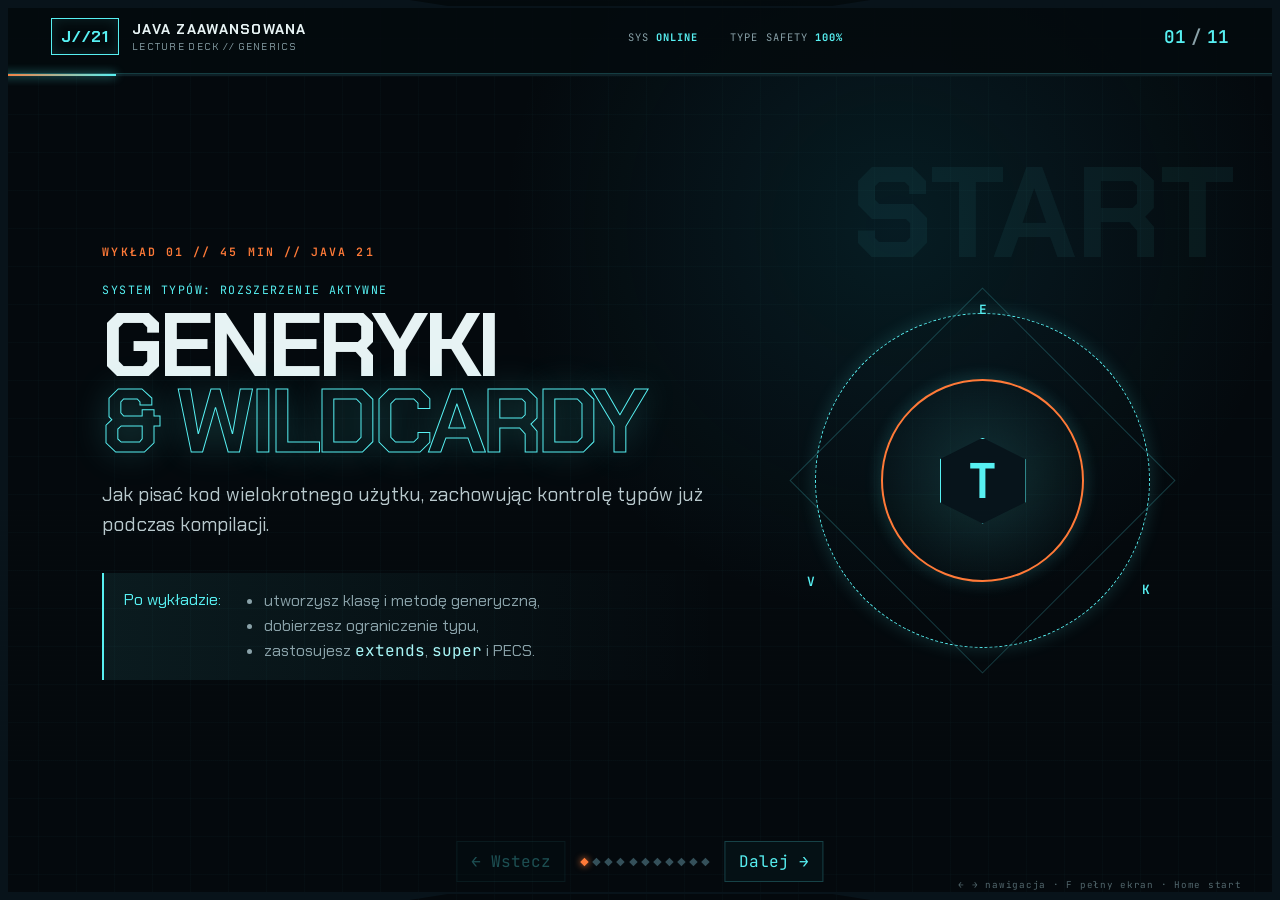
==== lectures/generics/index.html @ 3a25e889 "first commit" ====
<!doctype html>
<html lang="pl">
<head>
  <meta charset="utf-8">
  <meta name="viewport" content="width=device-width, initial-scale=1">
  <meta name="description" content="Wykład Java 21: typy generyczne, wildcardy i zasada PECS.">
  <meta name="theme-color" content="#071017">
  <title>JAZ // Generyki i wildcardy</title>
  <link rel="stylesheet" href="../../css/styles.css">
  <script src="../../js/app.js" defer></script>
</head>
<body>
  <a class="skip-link" href="#slides">Przejdź do wykładu</a>

  <header class="topbar" aria-label="Pasek sterowania wykładem">
    <a class="brand" href="../../index.html" aria-label="Wróć do strony głównej">
      <span class="brand-mark" aria-hidden="true">J//21</span>
      <span><strong>JAVA ZAAWANSOWANA</strong><small>LECTURE DECK // GENERICS</small></span>
    </a>
    <div class="telemetry" aria-hidden="true">
      <span>SYS <b>ONLINE</b></span><span>TYPE SAFETY <b>100%</b></span>
    </div>
    <div class="slide-counter"><span id="current-slide">01</span><i>/</i><span id="total-slides">11</span></div>
  </header>

  <div class="progress" aria-hidden="true"><span id="progress-bar"></span></div>

  <main id="slides" class="slides" tabindex="-1">
    <section class="slide hero is-active" id="intro" data-title="Start" aria-labelledby="intro-title">
      <div class="eyebrow">WYKŁAD 01 // 45 MIN // JAVA 21</div>
      <div class="hero-grid">
        <div>
          <p class="kicker">SYSTEM TYPÓW: ROZSZERZENIE AKTYWNE</p>
          <h1 id="intro-title">Generyki<br><em>&amp; wildcardy</em></h1>
          <p class="lead">Jak pisać kod wielokrotnego użytku, zachowując kontrolę typów już podczas kompilacji.</p>
          <div class="objectives">
            <span>Po wykładzie:</span>
            <ul>
              <li>utworzysz klasę i metodę generyczną,</li>
              <li>dobierzesz ograniczenie typu,</li>
              <li>zastosujesz <code>extends</code>, <code>super</code> i PECS.</li>
            </ul>
          </div>
        </div>
        <div class="reactor" aria-hidden="true">
          <div class="ring ring-a"></div><div class="ring ring-b"></div><div class="core">T</div>
          <span class="orbit o1">E</span><span class="orbit o2">K</span><span class="orbit o3">V</span>
        </div>
      </div>
      <aside class="speaker-note">Start: pokaż, że parametr typu działa jak wejście konfiguracyjne dla klasy lub metody.</aside>
    </section>

    <section class="slide" id="problem" data-title="Problem" aria-labelledby="problem-title">
      <div class="eyebrow">01 // PROBLEM</div>
      <h2 id="problem-title">Gdy wszystko jest <code>Object</code></h2>
      <div class="two-col">
        <div>
          <p>Bez generyków kolekcja nie mówi, co może zawierać. Błąd ukrywa się aż do uruchomienia programu.</p>
          <div class="callout danger"><strong>Alarm:</strong> kompilator przyjmuje kod, ale rzutowanie może zakończyć się <code>ClassCastException</code>.</div>
        </div>
        <div class="code-panel">
          <div class="code-head"><span>BeforeGenerics.java</span><button class="copy-btn" type="button">Kopiuj</button></div>
          <pre><code><span class="kw">List</span> values = <span class="kw">new</span> ArrayList();
values.add(<span class="str">"Ala"</span>);
values.add(<span class="num">42</span>);

<span class="kw">String</span> name = (<span class="kw">String</span>) values.get(<span class="num">1</span>);
<span class="cm">// ClassCastException podczas działania</span></code></pre>
        </div>
      </div>
      <div class="question"><span>Pytanie do sali</span> W którym momencie najlepiej wykryć ten błąd?</div>
    </section>

    <section class="slide" id="generic-class" data-title="Klasa generyczna" aria-labelledby="class-title">
      <div class="eyebrow">02 // KLASA GENERYCZNA</div>
      <h2 id="class-title">Typ jako parametr</h2>
      <div class="two-col code-heavy">
        <div class="code-panel">
          <div class="code-head"><span>Box.java</span><button class="copy-btn" type="button">Kopiuj</button></div>
          <pre><code><span class="kw">public class</span> Box&lt;T&gt; {
    <span class="kw">private final</span> T value;

    <span class="kw">public</span> Box(T value) {
        <span class="kw">this</span>.value = value;
    }

    <span class="kw">public</span> T get() {
        <span class="kw">return</span> value;
    }
}</code></pre>
        </div>
        <div>
          <div class="type-map">
            <span><b>T</b> type</span><span><b>E</b> element</span><span><b>K</b> key</span><span><b>V</b> value</span>
          </div>
          <p><code>T</code> jest symbolem zastępowanym konkretnym typem podczas użycia klasy.</p>
          <div class="code-panel compact"><pre><code>Box&lt;String&gt; box = <span class="kw">new</span> Box&lt;&gt;(<span class="str">"sygnał"</span>);
String signal = box.get(); <span class="cm">// bez rzutowania</span></code></pre></div>
          <p class="hint">Operator diamentowy <code>&lt;&gt;</code> pozwala kompilatorowi wywnioskować typ.</p>
        </div>
      </div>
    </section>

    <section class="slide" id="generic-method" data-title="Metoda generyczna" aria-labelledby="method-title">
      <div class="eyebrow">03 // METODA GENERYCZNA</div>
      <h2 id="method-title">Metoda ma własny parametr typu</h2>
      <div class="two-col">
        <div class="code-panel">
          <div class="code-head"><span>ArrayUtils.java</span><button class="copy-btn" type="button">Kopiuj</button></div>
          <pre><code><span class="kw">public static</span> &lt;T&gt; T first(T[] items) {
    <span class="kw">if</span> (items.length == <span class="num">0</span>) {
        <span class="kw">throw new</span> IllegalArgumentException(
            <span class="str">"Array must not be empty"</span>);
    }
    <span class="kw">return</span> items[<span class="num">0</span>];
}</code></pre>
        </div>
        <div>
          <p>Deklaracja <code>&lt;T&gt;</code> znajduje się <strong>przed typem zwracanym</strong>. Metoda może należeć również do klasy, która sama nie jest generyczna.</p>
          <div class="callout"><strong>Wnioskowanie:</strong> dla argumentu <code>String[]</code> kompilator ustali, że <code>T</code> oznacza <code>String</code>.</div>
          <div class="code-panel compact"><pre><code>String first = ArrayUtils.first(names);code></pre></div>
        </div>
      </div>
    </section>

    <section class="slide" id="bounds" data-title="Ograniczenia" aria-labelledby="bounds-title">
      <div class="eyebrow">04 // BOUNDED TYPE PARAMETERS</div>
      <h2 id="bounds-title">Nie każdy typ pasuje do misji</h2>
      <div class="two-col">
        <div>
          <p>Ograniczenie daje kompilatorowi gwarancję, że obiekt posiada określone metody.</p>
          <div class="syntax"><span>&lt;T <b>extends</b> Number&gt;</span><small>T musi być klasą Number lub jej podtypem</small></div>
          <div class="callout warning"><strong>Ważne:</strong> słowa <code>extends</code> używamy także dla ograniczenia interfejsem.</div>
        </div>
        <div class="code-panel">
          <div class="code-head"><span>Numbers.java</span><button class="copy-btn" type="button">Kopiuj</button></div>
          <pre><code><span class="kw">public static</span> &lt;T <span class="kw">extends</span> Number&gt;
<span class="kw">double</span> doubleValue(T number) {
    <span class="kw">return</span> number.doubleValue();
}

doubleValue(Integer.valueOf(<span class="num">7</span>)); <span class="cm">// OK</span>
doubleValue(Double.valueOf(<span class="num">2.5</span>)); <span class="cm">// OK</span>
<span class="cm">// doubleValue("7"); // nie skompiluje się</span></code></pre>
        </div>
      </div>
    </section>

    <section class="slide" id="invariance" data-title="Niezmienniczość" aria-labelledby="invariance-title">
      <div class="eyebrow">05 // INVARIANCE</div>
      <h2 id="invariance-title"><code>List&lt;Integer&gt;</code> to nie <code>List&lt;Number&gt;</code></h2>
      <div class="two-col">
        <div class="code-panel">
          <div class="code-head"><span>WhyNot.java</span><button class="copy-btn" type="button">Kopiuj</button></div>
          <pre><code>List&lt;Integer&gt; integers = <span class="kw">new</span> ArrayList&lt;&gt;();

<span class="cm">// Błąd kompilacji:</span>
<span class="cm">// List&lt;Number&gt; numbers = integers;</span>

<span class="cm">// Gdyby było to dozwolone:</span>
<span class="cm">// numbers.add(Double.valueOf(2.5));</span>
<span class="cm">// integers zawierałaby Double!</span></code></pre>
        </div>
        <div>
          <p>Choć <code>Integer</code> dziedziczy po <code>Number</code>, relacja ta nie przenosi się automatycznie na ich listy.</p>
          <div class="signal-diagram" aria-label="Integer dziedziczy po Number, ale lista Integer nie dziedziczy po liście Number">
            <span>Integer</span><i>→</i><span>Number</span>
            <span>List&lt;Integer&gt;</span><i class="blocked">↛</i><span>List&lt;Number&gt;</span>
          </div>
          <p class="hint">Do elastycznego odczytu lub zapisu służą wildcardy.</p>
        </div>
      </div>
    </section>

    <section class="slide" id="wildcards" data-title="Wildcardy" aria-labelledby="wildcards-title">
      <div class="eyebrow">06 // WILDCARDS</div>
      <h2 id="wildcards-title">Trzy poziomy dostępu</h2>
      <div class="cards three">
        <article><span class="card-code">List&lt;?&gt;</span><h3>Nieznany typ</h3><p>Bezpiecznie odczytasz jako <code>Object</code>. Nie dodasz wartości poza <code>null</code>.</p></article>
        <article><span class="card-code">List&lt;? extends Number&gt;</span><h3>Producent</h3><p>Bezpiecznie odczytasz <code>Number</code>. Nie wiesz jednak, jaki dokładnie podtyp lista przyjmuje.</p></article>
        <article><span class="card-code">List&lt;? super Integer&gt;</span><h3>Konsument</h3><p>Bezpiecznie dodasz <code>Integer</code>. Odczyt ma jedynie gwarantowany typ <code>Object</code>.</p></article>
      </div>
      <div class="question"><span>Zapamiętaj</span> Wildcard opisuje elastyczny typ argumentu, a nie nowy nazwany parametr typu.</div>
    </section>

    <section class="slide" id="pecs" data-title="PECS" aria-labelledby="pecs-title">
      <div class="eyebrow">07 // PECS PROTOCOL</div>
      <h2 id="pecs-title">Producer Extends, Consumer Super</h2>
      <div class="two-col code-heavy">
        <div class="code-panel">
          <div class="code-head"><span>Copy.java</span><button class="copy-btn" type="button">Kopiuj</button></div>
          <pre><code><span class="kw">public static</span> &lt;T&gt; <span class="kw">void</span> copy(
        List&lt;? <span class="kw">extends</span> T&gt; source,
        List&lt;? <span class="kw">super</span> T&gt; destination) {

    <span class="kw">for</span> (T item : source) {
        destination.add(item);
    }
}</code></pre>
        </div>
        <div class="pecs-flow">
          <div><span>PRODUCER</span><strong>? extends T</strong><small>źródło produkuje wartości T</small></div>
          <i>TRANSFER →</i>
          <div><span>CONSUMER</span><strong>? super T</strong><small>cel konsumuje wartości T</small></div>
          <p><b>PECS</b> dotyczy roli parametru. Jeśli jednocześnie odczytujesz i zapisujesz, często potrzebujesz konkretnego <code>List&lt;T&gt;</code>.</p>
        </div>
      </div>
    </section>

    <section class="slide" id="live-coding" data-title="Live coding" aria-labelledby="live-title">
      <div class="eyebrow">08 // LIVE CODING // 8 MIN</div>
      <h2 id="live-title">System przesyłania ładunku</h2>
      <div class="two-col">
        <div>
          <ol class="mission-list">
            <li>Zmień metodę <code>transfer</code> w metodę generyczną.</li>
            <li>Źródło ma produkować elementy typu <code>T</code>.</li>
            <li>Cel ma konsumować elementy typu <code>T</code>.</li>
            <li>Uruchom program i sprawdź wynik.</li>
          </ol>
          <p class="path">examples/generics-examples/src/main/java/…/livecoding/CargoTransfer.java</p>
        </div>
        <div>
          <div class="code-panel">
            <div class="code-head"><span>CargoTransfer.java</span><button class="copy-btn" type="button">Kopiuj</button></div>
            <pre><code><span class="kw">public static void</span> transfer(
        List&lt;Integer&gt; source,
        List&lt;Number&gt; destination) {
    <span class="cm">// TODO: uogólnij sygnaturę</span>
}</code></pre>
          </div>
          <button class="reveal-btn" type="button" aria-expanded="false" data-target="live-solution">Pokaż rozwiązanie</button>
          <div class="reveal" id="live-solution" hidden>
            <code>&lt;T&gt; void transfer(List&lt;? extends T&gt; source, List&lt;? super T&gt; destination)</code>
          </div>
        </div>
      </div>
    </section>

    <section class="slide" id="erasure" data-title="Type erasure" aria-labelledby="erasure-title">
      <div class="eyebrow">09 // TYPE ERASURE</div>
      <h2 id="erasure-title">Po kompilacji parametr znika</h2>
      <div class="cards three restrictions">
        <article><span>01</span><h3>Brak <code>new T()</code></h3><p>JVM nie zna konkretnego typu T. Fabrykę lub konstruktor trzeba przekazać jawnie.</p></article>
        <article><span>02</span><h3>Brak <code>T.class</code></h3><p>Informację o klasie można przekazać jako parametr <code>Class&lt;T&gt;</code>.</p></article>
        <article><span>03</span><h3>Brak typów prostych</h3><p>Używamy <code>Integer</code>, nie <code>int</code>; <code>Double</code>, nie <code>double</code>.</p></article>
      </div>
      <div class="callout"><strong>Konsekwencja:</strong> w czasie działania zwykle nie odróżnisz <code>List&lt;String&gt;</code> od <code>List&lt;Integer&gt;</code>.</div>
    </section>

    <section class="slide" id="quiz" data-title="Quiz" aria-labelledby="quiz-title">
      <div class="eyebrow">10 // CHECKPOINT</div>
      <h2 id="quiz-title">Sprawdzenie systemów</h2>
      <div class="quiz-grid">
        <article><h3>1. Odczyt liczb</h3><p>Jaki parametr przyjmie listę <code>Integer</code> i <code>Double</code>, jeśli tylko z niej czytamy?</p><button class="reveal-btn" type="button" aria-expanded="false" data-target="a1">Odkryj</button><div class="reveal" id="a1" hidden><code>List&lt;? extends Number&gt;</code></div></article>
        <article><h3>2. Zapis liczb całkowitych</h3><p>Jaki parametr pozwoli dodawać <code>Integer</code> do listy <code>Integer</code>, <code>Number</code> lub <code>Object</code>?</p><button class="reveal-btn" type="button" aria-expanded="false" data-target="a2">Odkryj</button><div class="reveal" id="a2" hidden><code>List&lt;? super Integer&gt;</code></div></article>
        <article><h3>3. Parametr czy wildcard?</h3><p>Co wybrać, gdy ten sam typ musi wystąpić w kilku miejscach sygnatury?</p><button class="reveal-btn" type="button" aria-expanded="false" data-target="a3">Odkryj</button><div class="reveal" id="a3" hidden>Parametr typu, np. <code>&lt;T&gt;</code>.</div></article>
      </div>
      <div class="final-line"><strong>GENERYKI</strong> = ponowne użycie kodu + bezpieczeństwo typów + mniej rzutowania</div>
    </section>
  </main>

  <nav class="controls" aria-label="Nawigacja slajdów">
    <button id="prev" type="button" aria-label="Poprzedni slajd">← <span>Wstecz</span></button>
    <div class="slide-dots" id="slide-dots" aria-label="Lista slajdów"></div>
    <button id="next" type="button"><span>Dalej</span> →</button>
  </nav>
  <div class="key-help" aria-hidden="true">← → nawigacja · F pełny ekran · Home start</div>
  <div class="toast" id="toast" role="status" aria-live="polite"></div>
</body>
</html>
---- css/styles.css ----
@import url('https://fonts.googleapis.com/css2?family=Chakra+Petch:wght@400;500;600;700&family=JetBrains+Mono:wght@400;600&display=swap');

:root {
  --bg: #04090d;
  --panel: rgba(10, 23, 30, .9);
  --panel-2: #0d2029;
  --line: rgba(79, 220, 231, .24);
  --cyan: #57f0f2;
  --cyan-2: #1eb6c2;
  --orange: #ff7a38;
  --red: #ff405a;
  --text: #e7f3f4;
  --muted: #8aa2a9;
  --shadow: 0 0 28px rgba(48, 218, 227, .12);
  color-scheme: dark;
}

* { box-sizing: border-box; }
html { scroll-behavior: smooth; }
body {
  margin: 0;
  min-width: 320px;
  min-height: 100vh;
  overflow: hidden;
  color: var(--text);
  background:
    linear-gradient(rgba(70, 198, 210, .025) 1px, transparent 1px),
    linear-gradient(90deg, rgba(70, 198, 210, .025) 1px, transparent 1px),
    radial-gradient(circle at 70% 25%, rgba(19, 113, 133, .18), transparent 35%), var(--bg);
  background-size: 38px 38px, 38px 38px, auto, auto;
  font-family: "Chakra Petch", system-ui, sans-serif;
}
body::before, body::after {
  content: ""; position: fixed; pointer-events: none; z-index: 20;
}
body::before { inset: 0; border: 8px solid #08131a; clip-path: polygon(0 0, 32% 0, 35% 6px, 65% 6px, 68% 0, 100% 0, 100% 100%, 68% 100%, 65% calc(100% - 6px), 35% calc(100% - 6px), 32% 100%, 0 100%); }
body::after { inset: 0; background: repeating-linear-gradient(0deg, transparent 0 4px, rgba(255,255,255,.012) 5px); mix-blend-mode: overlay; }
button, a { font: inherit; }
button { color: inherit; }
code, pre { font-family: "JetBrains Mono", Consolas, monospace; }
code { color: #a9f7f8; }
.skip-link { position: fixed; top: -100px; left: 1rem; z-index: 100; background: var(--cyan); color: #001014; padding: .7rem 1rem; }
.skip-link:focus { top: 1rem; }

.topbar {
  height: 74px; display: flex; align-items: center; justify-content: space-between;
  padding: 0 clamp(1.1rem, 4vw, 4rem); border-bottom: 1px solid var(--line); background: rgba(4, 10, 14, .9);
}
.brand { display: flex; gap: .8rem; align-items: center; color: var(--text); text-decoration: none; letter-spacing: .08em; }
.brand-mark { padding: .45rem .55rem; border: 1px solid var(--cyan); color: var(--cyan); font-weight: 700; box-shadow: inset 0 0 14px rgba(87,240,242,.12); }
.brand strong, .brand small { display: block; }
.brand strong { font-size: .88rem; }
.brand small { color: var(--muted); font-size: .62rem; margin-top: .12rem; }
.telemetry { display: flex; gap: 2rem; color: var(--muted); font: .65rem "JetBrains Mono"; letter-spacing: .1em; }
.telemetry b { color: var(--cyan); }
.slide-counter { font: 600 1.1rem "JetBrains Mono"; color: var(--cyan); }
.slide-counter i { color: var(--muted); padding: 0 .3rem; font-style: normal; }
.progress { height: 2px; background: #0e2026; }
.progress span { display: block; width: 10%; height: 100%; background: linear-gradient(90deg, var(--orange), var(--cyan)); box-shadow: 0 0 10px var(--cyan); transition: width .35s ease; }

.slides { position: relative; height: calc(100vh - 128px); }
.slide {
  position: absolute; inset: 0; display: grid; align-content: center; gap: 1.4rem;
  padding: clamp(2rem, 4.5vw, 5rem) clamp(1.5rem, 8vw, 9rem); opacity: 0; transform: translateX(28px) scale(.99);
  pointer-events: none; visibility: hidden; transition: opacity .25s ease, transform .35s ease;
  overflow-y: auto;
}
.slide.is-active { opacity: 1; transform: none; pointer-events: auto; visibility: visible; }
.slide::before { content: attr(data-title); position: absolute; right: 3.5%; top: 7%; color: rgba(87,240,242,.06); font-size: clamp(3rem, 10vw, 9rem); font-weight: 700; text-transform: uppercase; white-space: nowrap; z-index: -1; }
.eyebrow { color: var(--orange); font: 600 .72rem "JetBrains Mono"; letter-spacing: .18em; text-transform: uppercase; }
h1, h2, h3, p { margin-top: 0; }
h1 { margin-bottom: 1.2rem; font-size: clamp(3rem, 7vw, 7.2rem); line-height: .85; letter-spacing: -.05em; text-transform: uppercase; }
h1 em { color: transparent; -webkit-text-stroke: 1px var(--cyan); font-style: normal; text-shadow: 0 0 35px rgba(87,240,242,.22); }
h2 { margin-bottom: .4rem; max-width: 1050px; font-size: clamp(2rem, 4vw, 4.2rem); line-height: 1; letter-spacing: -.035em; }
h2 code { font-size: .8em; }
h3 { font-size: 1.05rem; }
p { line-height: 1.6; color: #b9c9cd; }
.lead { max-width: 720px; font-size: clamp(1rem, 1.5vw, 1.35rem); }
.kicker { color: var(--cyan); letter-spacing: .12em; font: .72rem "JetBrains Mono"; }
.hero-grid, .two-col { display: grid; grid-template-columns: minmax(0, 1.08fr) minmax(320px, .92fr); align-items: center; gap: clamp(2rem, 5vw, 6rem); }
.hero-grid { grid-template-columns: 1.25fr .75fr; }
.objectives { display: flex; gap: 1.5rem; align-items: flex-start; margin-top: 2rem; padding: 1rem 1.2rem; border-left: 2px solid var(--cyan); background: linear-gradient(90deg, rgba(87,240,242,.08), transparent); }
.objectives span { color: var(--cyan); white-space: nowrap; }
.objectives ul { margin: 0; padding-left: 1.2rem; color: var(--muted); line-height: 1.55; }
.speaker-note { display: none; }

.reactor { position: relative; width: min(32vw, 390px); aspect-ratio: 1; margin: auto; display: grid; place-items: center; }
.reactor::before { content: ""; position: absolute; inset: 15%; border: 1px solid var(--line); background: radial-gradient(circle, rgba(87,240,242,.15), transparent 60%); transform: rotate(45deg); }
.ring { position: absolute; border: 1px solid var(--cyan); border-radius: 50%; box-shadow: 0 0 18px rgba(87,240,242,.16); }
.ring-a { inset: 7%; border-style: dashed; animation: spin 16s linear infinite; }
.ring-b { inset: 24%; border-color: var(--orange); border-width: 2px; animation: spin 9s linear reverse infinite; }
.core { width: 22%; aspect-ratio: 1; display: grid; place-items: center; border: 1px solid var(--cyan); background: #07141b; color: var(--cyan); font: 700 3rem "JetBrains Mono"; clip-path: polygon(50% 0,100% 25%,100% 75%,50% 100%,0 75%,0 25%); }
.orbit { position: absolute; color: var(--cyan); font: 600 .8rem "JetBrains Mono"; }
.o1 { top: 4%; } .o2 { right: 7%; bottom: 20%; } .o3 { left: 5%; bottom: 22%; }
@keyframes spin { to { transform: rotate(360deg); } }

.code-panel { position: relative; border: 1px solid var(--line); background: rgba(5,14,19,.94); box-shadow: var(--shadow); min-width: 0; }
.code-panel::before { content: ""; position: absolute; inset: -1px auto auto -1px; width: 48px; height: 3px; background: var(--cyan); }
.code-head { display: flex; justify-content: space-between; align-items: center; padding: .65rem .85rem; border-bottom: 1px solid var(--line); color: var(--muted); font: .7rem "JetBrains Mono"; }
.copy-btn, .reveal-btn { border: 1px solid var(--line); background: #0b2028; padding: .45rem .75rem; color: var(--cyan); cursor: pointer; text-transform: uppercase; font-size: .68rem; letter-spacing: .08em; }
.copy-btn:hover, .copy-btn:focus-visible, .reveal-btn:hover, .reveal-btn:focus-visible { border-color: var(--cyan); background: rgba(87,240,242,.12); outline: none; }
pre { margin: 0; padding: clamp(1rem, 2vw, 1.5rem); overflow: auto; font-size: clamp(.72rem, 1.06vw, .96rem); line-height: 1.65; tab-size: 4; }
pre code { color: #d8e7e9; }
.kw { color: #ff8860; } .str { color: #b9e87e; } .num { color: #dfb8ff; } .cm { color: #607b82; }
.compact { margin-top: 1rem; }
.compact pre { padding: 1rem; }
.callout { padding: 1rem 1.15rem; margin: 1.4rem 0; border-left: 2px solid var(--cyan); background: rgba(87,240,242,.07); color: #bfd0d3; line-height: 1.5; }
.callout strong { color: var(--cyan); }
.callout.danger { border-color: var(--red); background: rgba(255,64,90,.07); }.callout.danger strong { color: var(--red); }
.callout.warning { border-color: var(--orange); background: rgba(255,122,56,.07); }.callout.warning strong { color: var(--orange); }
.question { padding: .8rem 1rem; border: 1px solid var(--line); background: rgba(10,31,39,.65); color: #bcd0d3; }
.question span { color: var(--orange); font-weight: 700; text-transform: uppercase; margin-right: 1rem; }
.hint { color: var(--muted); font-size: .9rem; }
.type-map { display: grid; grid-template-columns: 1fr 1fr; gap: .6rem; margin-bottom: 1.4rem; }
.type-map span { border: 1px solid var(--line); padding: .8rem; color: var(--muted); }
.type-map b { color: var(--cyan); font: 1.3rem "JetBrains Mono"; margin-right: .5rem; }
.syntax { border: 1px solid var(--line); padding: 1.2rem; background: var(--panel); }
.syntax span, .syntax small { display: block; }.syntax span { font: 1.2rem "JetBrains Mono"; color: #dff; }.syntax b { color: var(--orange); }.syntax small { color: var(--muted); margin-top: .5rem; }
.signal-diagram { display: grid; grid-template-columns: 1fr auto 1fr; align-items: center; gap: .8rem; margin: 2rem 0; text-align: center; }
.signal-diagram span { padding: .8rem; border: 1px solid var(--line); color: var(--cyan); font-family: "JetBrains Mono"; }.signal-diagram i { color: var(--cyan); }.signal-diagram .blocked { color: var(--red); }
.cards { display: grid; gap: 1rem; }.cards.three, .quiz-grid { grid-template-columns: repeat(3, 1fr); }
.cards article, .quiz-grid article { padding: 1.3rem; border: 1px solid var(--line); background: linear-gradient(145deg, rgba(14,35,44,.88), rgba(6,15,20,.9)); box-shadow: var(--shadow); }
.cards article:nth-child(2) { border-top-color: var(--orange); }
.card-code { display: block; color: var(--cyan); font: 600 clamp(.85rem, 1.3vw, 1.15rem) "JetBrains Mono"; margin-bottom: 1.4rem; }
.cards p, .quiz-grid p { font-size: .92rem; }
.pecs-flow { display: grid; gap: 1rem; }
.pecs-flow > div { display: grid; padding: 1rem 1.2rem; border: 1px solid var(--line); background: var(--panel); }
.pecs-flow span { color: var(--orange); font-size: .7rem; letter-spacing: .12em; }.pecs-flow strong { color: var(--cyan); font: 1.2rem "JetBrains Mono"; margin: .25rem 0; }.pecs-flow small { color: var(--muted); }.pecs-flow > i { color: var(--orange); text-align: center; font-style: normal; }
.mission-list { list-style: none; padding: 0; counter-reset: mission; }
.mission-list li { counter-increment: mission; padding: .8rem 0 .8rem 3.2rem; border-bottom: 1px solid var(--line); position: relative; }
.mission-list li::before { content: "0" counter(mission); position: absolute; left: 0; color: var(--orange); font: .75rem "JetBrains Mono"; }
.path { padding: .8rem; border: 1px dashed var(--line); font: .67rem "JetBrains Mono"; overflow-wrap: anywhere; }
.reveal-btn { margin-top: 1rem; }.reveal { margin-top: .6rem; padding: .85rem 1rem; border: 1px solid var(--cyan); background: rgba(87,240,242,.07); color: #d5e7e9; overflow-wrap: anywhere; }
.restrictions article > span { color: var(--orange); font: .7rem "JetBrains Mono"; }
.quiz-grid { display: grid; gap: 1rem; }.quiz-grid h3 { color: var(--cyan); }.quiz-grid article { display: flex; flex-direction: column; }.quiz-grid .reveal-btn { margin-top: auto; align-self: start; }
.final-line { color: var(--muted); letter-spacing: .08em; text-align: center; }.final-line strong { color: var(--orange); }

.controls { position: fixed; z-index: 30; bottom: 18px; left: 50%; transform: translateX(-50%); display: flex; align-items: center; gap: 1rem; }
.controls > button { border: 1px solid var(--line); background: rgba(6,18,23,.95); padding: .55rem .85rem; cursor: pointer; color: var(--cyan); }
.controls > button:disabled { opacity: .3; cursor: default; }.controls > button:not(:disabled):hover { border-color: var(--cyan); }
.slide-dots { display: flex; gap: .38rem; }.slide-dots button { width: 6px; height: 6px; padding: 0; border: 0; background: #34505a; transform: rotate(45deg); cursor: pointer; }.slide-dots button.is-active { background: var(--orange); box-shadow: 0 0 7px var(--orange); }
.key-help { position: fixed; bottom: 9px; right: 3%; color: #52676d; font: .58rem "JetBrains Mono"; letter-spacing: .08em; }
.toast { position: fixed; z-index: 60; bottom: 70px; left: 50%; transform: translate(-50%, 12px); padding: .65rem 1rem; background: var(--cyan); color: #001014; opacity: 0; pointer-events: none; transition: .2s; font-weight: 600; }.toast.show { opacity: 1; transform: translate(-50%, 0); }

@media (max-width: 900px) {
  .telemetry { display: none; }
  .slide { padding: 2rem 1.4rem 4.5rem; align-content: start; }
  .hero-grid, .two-col, .cards.three, .quiz-grid { grid-template-columns: 1fr; }
  .reactor { display: none; }
  .hero-grid { margin-top: 5vh; }
  .cards article, .quiz-grid article { padding: 1rem; }
  .slide::before { display: none; }
  h1 { font-size: clamp(2.8rem, 14vw, 5rem); }
  .controls > button span, .key-help { display: none; }
}
@media (max-height: 720px) and (min-width: 901px) {
  .slide { padding-top: 1.5rem; padding-bottom: 4rem; gap: .8rem; }
  h2 { font-size: 2.5rem; }.topbar { height: 58px; }.slides { height: calc(100vh - 112px); }
  .cards article { padding: .9rem; }.cards p { margin-bottom: 0; }
}
@media (prefers-reduced-motion: reduce) {
  *, *::before, *::after { scroll-behavior: auto !important; animation-duration: .01ms !important; animation-iteration-count: 1 !important; transition-duration: .01ms !important; }
}
@media print {
  body { overflow: visible; background: white; color: black; }
  .topbar, .progress, .controls, .key-help, .toast { display: none; }
  .slides { height: auto; }.slide { position: relative; min-height: 100vh; opacity: 1; visibility: visible; transform: none; color: #102027; page-break-after: always; overflow: visible; }
  .slide p { color: #334; }.code-panel, .cards article, .quiz-grid article { color: white; }
}

/* Portal wykładów */
.portal-page { overflow-y: auto; }
.portal-page::after { position: fixed; }
.portal-topbar { position: sticky; top: 0; z-index: 40; }
.portal-edition { color: var(--orange); font: 600 .8rem "JetBrains Mono"; letter-spacing: .12em; }
.portal-main { width: min(1440px, 100%); margin: 0 auto; padding: 0 clamp(1.5rem, 6vw, 6rem); }
.portal-hero { min-height: calc(100vh - 76px); display: grid; grid-template-columns: 1.15fr .85fr; align-items: center; gap: 4rem; position: relative; }
.portal-hero::before { content: "JAZ"; position: absolute; right: 1%; top: 9%; z-index: -1; color: rgba(87,240,242,.035); font-size: clamp(10rem, 27vw, 27rem); font-weight: 700; line-height: .8; }
.portal-hero-copy { max-width: 800px; }
.primary-action { display: inline-flex; gap: 2rem; align-items: center; margin-top: 1.5rem; padding: .85rem 1.1rem; border: 1px solid var(--cyan); background: rgba(87,240,242,.08); color: var(--cyan); text-decoration: none; text-transform: uppercase; letter-spacing: .08em; font-size: .78rem; }
.primary-action:hover, .primary-action:focus-visible { background: var(--cyan); color: #001014; box-shadow: 0 0 24px rgba(87,240,242,.25); outline: none; }
.portal-reactor { position: relative; width: min(36vw, 480px); aspect-ratio: 1; margin: auto; display: grid; place-items: center; }
.portal-reactor::before, .portal-reactor::after { content: ""; position: absolute; inset: 8%; border: 1px solid var(--line); transform: rotate(45deg); }
.portal-reactor::after { inset: 20%; border-color: rgba(255,122,56,.3); transform: rotate(22.5deg); }
.portal-orbit { position: absolute; border-radius: 50%; border: 1px dashed var(--cyan); }
.orbit-outer { inset: 1%; animation: spin 30s linear infinite; }.orbit-inner { inset: 25%; border-style: solid; border-color: var(--orange); animation: spin 13s linear reverse infinite; }
.portal-core { z-index: 2; width: 31%; aspect-ratio: 1; display: grid; place-content: center; text-align: center; background: #08171e; border: 1px solid var(--cyan); box-shadow: inset 0 0 30px rgba(87,240,242,.12), 0 0 35px rgba(87,240,242,.12); clip-path: polygon(50% 0,93% 25%,93% 75%,50% 100%,7% 75%,7% 25%); }
.portal-core span { color: var(--cyan); font: 700 clamp(1.5rem, 3vw, 3rem) "JetBrains Mono"; }.portal-core small { color: var(--muted); letter-spacing: .18em; }
.node { position: absolute; width: 10px; height: 10px; border: 2px solid var(--orange); transform: rotate(45deg); box-shadow: 0 0 12px var(--orange); }.n1 { top: 2%; }.n2 { bottom: 14%; right: 8%; }.n3 { bottom: 14%; left: 8%; }
.lecture-catalog { min-height: 90vh; padding: 7rem 0 9rem; scroll-margin-top: 74px; }
.section-heading { display: flex; justify-content: space-between; align-items: end; gap: 2rem; padding-bottom: 1.5rem; border-bottom: 1px solid var(--line); }.section-heading h2 { margin: .5rem 0 0; }
.catalog-status { color: var(--muted); font: .7rem "JetBrains Mono"; text-transform: uppercase; }.catalog-status span { color: var(--cyan); font-size: 1.5rem; margin-right: .5rem; }
.lecture-grid { display: grid; grid-template-columns: repeat(2, minmax(0, 1fr)); gap: 1.3rem; margin-top: 2rem; }
.lecture-card { position: relative; min-height: 390px; display: grid; grid-template-columns: auto 1fr; grid-template-rows: auto 1fr auto; gap: 1.5rem; padding: 1.7rem; border: 1px solid var(--line); background: linear-gradient(145deg, rgba(14,35,44,.88), rgba(5,13,18,.94)); color: var(--text); text-decoration: none; overflow: hidden; }
.lecture-card::before { content: ""; position: absolute; inset: 0 auto auto 0; width: 90px; height: 3px; background: var(--cyan); transition: width .3s ease; }
.lecture-card.is-available:hover::before { width: 100%; }.lecture-card.is-available:hover { border-color: rgba(87,240,242,.65); box-shadow: 0 0 35px rgba(48,218,227,.1); transform: translateY(-3px); transition: .25s; }
.lecture-number { color: var(--orange); font: 600 .78rem "JetBrains Mono"; }.lecture-meta { justify-self: end; display: flex; flex-wrap: wrap; justify-content: end; gap: .45rem; }.lecture-meta span { padding: .25rem .45rem; border: 1px solid var(--line); color: var(--muted); font: .58rem "JetBrains Mono"; }.lecture-meta span:last-child { color: var(--cyan); }
.lecture-icon { grid-column: 1; align-self: center; width: 100px; aspect-ratio: 1; display: grid; place-items: center; color: var(--cyan); border: 1px solid var(--line); background: rgba(87,240,242,.04); font: 600 1.45rem "JetBrains Mono"; clip-path: polygon(50% 0,100% 24%,100% 76%,50% 100%,0 76%,0 24%); }
.lecture-content { align-self: center; }.lecture-content h3 { margin-bottom: .7rem; font-size: clamp(1.6rem, 2.4vw, 2.4rem); }.lecture-content p:last-child { max-width: 520px; margin-bottom: 0; }
.lecture-launch { grid-column: 1 / -1; display: flex; justify-content: space-between; padding-top: 1rem; border-top: 1px solid var(--line); color: var(--cyan); text-transform: uppercase; letter-spacing: .08em; font-size: .72rem; }
.is-locked { opacity: .47; }.is-locked::before { background: var(--muted); }.is-locked .lecture-icon, .is-locked .lecture-launch { color: var(--muted); }
.portal-footer { display: flex; justify-content: space-between; gap: 1rem; padding: 1.2rem clamp(1.5rem, 6vw, 6rem); border-top: 1px solid var(--line); color: #52676d; font: .58rem "JetBrains Mono"; letter-spacing: .08em; }
@media (max-width: 900px) { .portal-hero { grid-template-columns: 1fr; min-height: auto; padding: 12vh 0; }.portal-reactor { display: none; }.lecture-grid { grid-template-columns: 1fr; }.lecture-card { min-height: 340px; }.portal-footer { flex-direction: column; } }
@media (max-width: 560px) { .portal-edition { display: none; }.portal-main { padding-inline: 1rem; }.lecture-card { grid-template-columns: 1fr; }.lecture-icon { display: none; }.lecture-content, .lecture-launch { grid-column: 1; }.lecture-meta { position: absolute; top: 1.3rem; right: 1.3rem; }.section-heading { align-items: start; flex-direction: column; } }
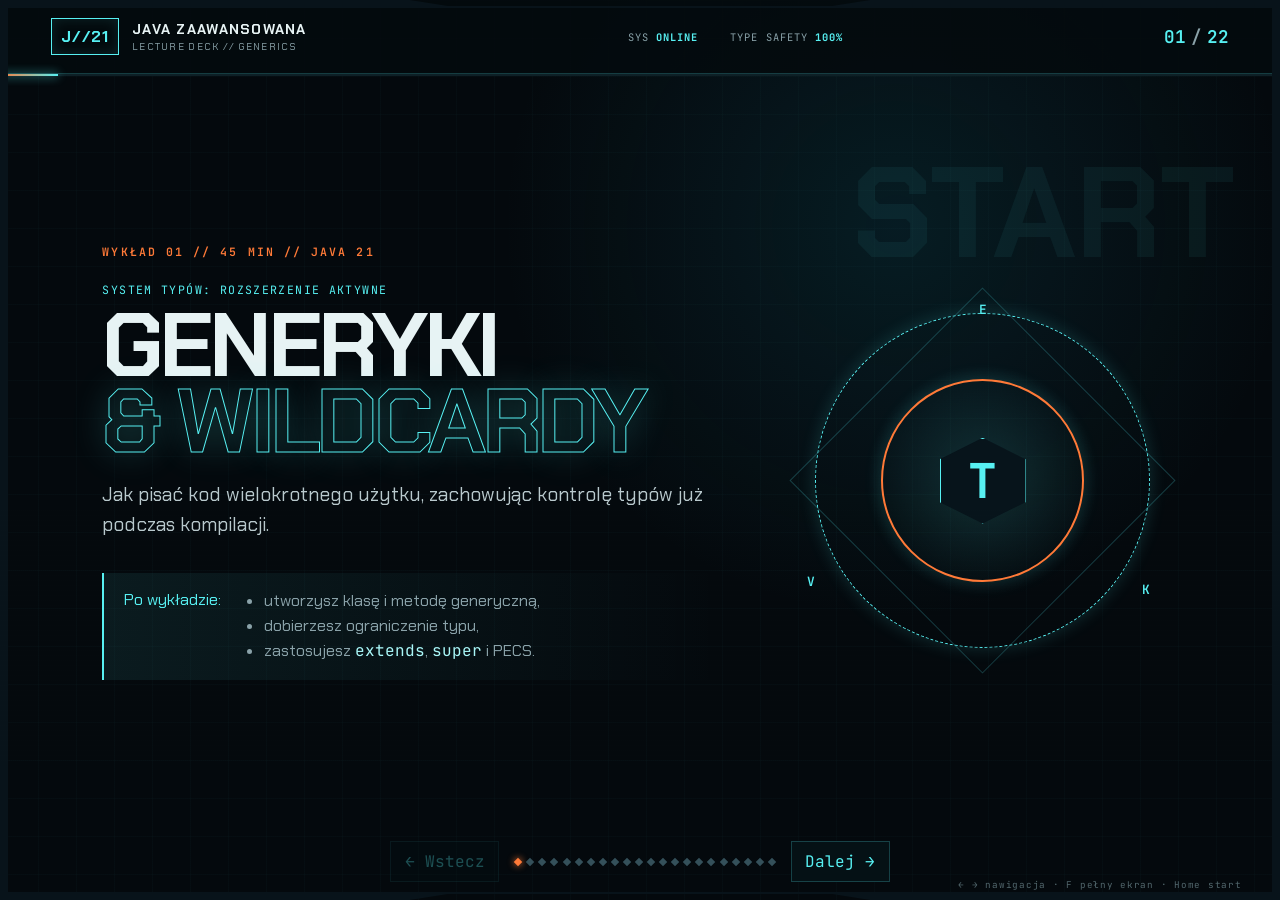
==== commit 05616e49: "Add example slides and analysis sections for generics in lectures" ====
--- a/lectures/generics/index.html
+++ b/lectures/generics/index.html
@@ -20,7 +20,7 @@
     <div class="telemetry" aria-hidden="true">
       <span>SYS <b>ONLINE</b></span><span>TYPE SAFETY <b>100%</b></span>
     </div>
-    <div class="slide-counter"><span id="current-slide">01</span><i>/</i><span id="total-slides">11</span></div>
+    <div class="slide-counter"><span id="current-slide">01</span><i>/</i><span id="total-slides">22</span></div>
   </header>
 
   <div class="progress" aria-hidden="true"><span id="progress-bar"></span></div>
@@ -50,6 +50,19 @@
       <aside class="speaker-note">Start: pokaż, że parametr typu działa jak wejście konfiguracyjne dla klasy lub metody.</aside>
     </section>
 
+    <section class="slide example-slide" id="intro-example" data-title="Przykład 00" aria-labelledby="intro-example-title">
+      <div class="eyebrow">PRZYKŁAD 00 // ROZGRZEWKA</div>
+      <h2 id="intro-example-title">Co mówi nam sygnatura?</h2>
+      <div class="two-col">
+        <div class="code-panel"><div class="code-head"><span>Inventory.java</span><button class="copy-btn" type="button">Kopiuj</button></div><pre><code>List&lt;String&gt; pilots = <span class="kw">new</span> ArrayList&lt;&gt;();
+pilots.add(<span class="str">"Amelia"</span>);
+
+String pilot = pilots.get(<span class="num">0</span>);
+<span class="cm">// pilots.add(42); // błąd kompilacji</span></code></pre></div>
+        <div class="analysis-panel"><span class="analysis-label">DO ANALIZY</span><h3>Trzy gwarancje</h3><ol><li>Jakiego typu elementy przyjmuje lista?</li><li>Dlaczego nie potrzebujemy rzutowania?</li><li>Która linia nie przejdzie kompilacji i dlaczego?</li></ol><p class="hint">To przykład użycia istniejącego typu generycznego — jeszcze nie tworzymy własnego.</p></div>
+      </div>
+    </section>
+
     <section class="slide" id="problem" data-title="Problem" aria-labelledby="problem-title">
       <div class="eyebrow">01 // PROBLEM</div>
       <h2 id="problem-title">Gdy wszystko jest <code>Object</code></h2>
@@ -69,6 +82,22 @@
         </div>
       </div>
       <div class="question"><span>Pytanie do sali</span> W którym momencie najlepiej wykryć ten błąd?</div>
+    </section>
+
+    <section class="slide example-slide" id="problem-example" data-title="Przykład 01" aria-labelledby="problem-example-title">
+      <div class="eyebrow">PRZYKŁAD 01 // ZNAJDŹ BŁĄD</div>
+      <h2 id="problem-example-title">Kompilator nie zna zawartości</h2>
+      <div class="two-col">
+        <div class="code-panel"><div class="code-head"><span>LegacyQueue.java</span><button class="copy-btn" type="button">Kopiuj</button></div><pre><code>List queue = <span class="kw">new</span> ArrayList();
+queue.add(<span class="str">"MESSAGE"</span>);
+queue.add(Integer.valueOf(<span class="num">404</span>));
+
+<span class="kw">for</span> (Object item : queue) {
+    String text = (String) item;
+    System.out.println(text.toLowerCase());
+}</code></pre></div>
+        <div class="analysis-panel"><span class="analysis-label">PYTANIA</span><h3>Prześledź drugą iterację</h3><ol><li>Jaki rzeczywisty typ ma <code>item</code>?</li><li>Czy błąd pojawi się przy <code>add</code>, czy przy rzutowaniu?</li><li>Jak zmienić deklarację, by błąd wykrył kompilator?</li></ol><div class="analysis-answer"><code>List&lt;String&gt; queue = new ArrayList&lt;&gt;();</code></div></div>
+      </div>
     </section>
 
     <section class="slide" id="generic-class" data-title="Klasa generyczna" aria-labelledby="class-title">
@@ -101,6 +130,21 @@
       </div>
     </section>
 
+    <section class="slide example-slide" id="generic-class-example" data-title="Przykład 02" aria-labelledby="generic-class-example-title">
+      <div class="eyebrow">PRZYKŁAD 02 // DWA TYPY</div>
+      <h2 id="generic-class-example-title">Para klucza i wartości</h2>
+      <div class="two-col">
+        <div class="code-panel"><div class="code-head"><span>Pair.java</span><button class="copy-btn" type="button">Kopiuj</button></div><pre><code><span class="kw">public record</span> Pair&lt;K, V&gt;(K key, V value) { }
+
+Pair&lt;String, Integer&gt; score =
+    <span class="kw">new</span> Pair&lt;&gt;(<span class="str">"team-blue"</span>, <span class="num">120</span>);
+
+String team = score.key();
+Integer points = score.value();</code></pre></div>
+        <div class="analysis-panel"><span class="analysis-label">DO ANALIZY</span><h3>Więcej niż jeden parametr</h3><ol><li>Co oznaczają tutaj <code>K</code> oraz <code>V</code>?</li><li>Skąd konstruktor zna konkretne typy?</li><li>Czy można utworzyć <code>Pair&lt;Integer, String&gt;</code>?</li></ol><p class="hint">Nazwy parametrów są umowne, ale standardowe oznaczenia ułatwiają czytanie API.</p></div>
+      </div>
+    </section>
+
     <section class="slide" id="generic-method" data-title="Metoda generyczna" aria-labelledby="method-title">
       <div class="eyebrow">03 // METODA GENERYCZNA</div>
       <h2 id="method-title">Metoda ma własny parametr typu</h2>
@@ -123,6 +167,23 @@
       </div>
     </section>
 
+    <section class="slide example-slide" id="generic-method-example" data-title="Przykład 03" aria-labelledby="generic-method-example-title">
+      <div class="eyebrow">PRZYKŁAD 03 // WYMIANA WARTOŚCI</div>
+      <h2 id="generic-method-example-title">Jedna metoda, różne tablice</h2>
+      <div class="two-col">
+        <div class="code-panel"><div class="code-head"><span>Arrays.java</span><button class="copy-btn" type="button">Kopiuj</button></div><pre><code><span class="kw">public static</span> &lt;T&gt; <span class="kw">void</span> swap(
+        T[] array, <span class="kw">int</span> left, <span class="kw">int</span> right) {
+    T temporary = array[left];
+    array[left] = array[right];
+    array[right] = temporary;
+}
+
+swap(names, <span class="num">0</span>, <span class="num">1</span>);
+swap(numbers, <span class="num">1</span>, <span class="num">2</span>);</code></pre></div>
+        <div class="analysis-panel"><span class="analysis-label">PYTANIA</span><h3>Gdzie ustalany jest typ?</h3><ol><li>Jakie <code>T</code> zostanie wybrane dla <code>String[]</code>?</li><li>Czy element z innej tablicy da się przypisać?</li><li>Dlaczego metoda zwraca <code>void</code>?</li></ol></div>
+      </div>
+    </section>
+
     <section class="slide" id="bounds" data-title="Ograniczenia" aria-labelledby="bounds-title">
       <div class="eyebrow">04 // BOUNDED TYPE PARAMETERS</div>
       <h2 id="bounds-title">Nie każdy typ pasuje do misji</h2>
@@ -143,6 +204,23 @@
 doubleValue(Double.valueOf(<span class="num">2.5</span>)); <span class="cm">// OK</span>
 <span class="cm">// doubleValue("7"); // nie skompiluje się</span></code></pre>
         </div>
+      </div>
+    </section>
+
+    <section class="slide example-slide" id="bounds-example" data-title="Przykład 04" aria-labelledby="bounds-example-title">
+      <div class="eyebrow">PRZYKŁAD 04 // OGRANICZENIE INTERFEJSEM</div>
+      <h2 id="bounds-example-title">Wybieramy większą wartość</h2>
+      <div class="two-col">
+        <div class="code-panel"><div class="code-head"><span>Maximum.java</span><button class="copy-btn" type="button">Kopiuj</button></div><pre><code><span class="kw">public static</span> &lt;T <span class="kw">extends</span> Comparable&lt;T&gt;&gt;
+T max(T first, T second) {
+    <span class="kw">if</span> (first.compareTo(second) &gt;= <span class="num">0</span>) {
+        <span class="kw">return</span> first;
+    }
+    <span class="kw">return</span> second;
+}
+
+String result = max(<span class="str">"Mars"</span>, <span class="str">"Earth"</span>);</code></pre></div>
+        <div class="analysis-panel"><span class="analysis-label">DO ANALIZY</span><h3><code>extends</code> z interfejsem</h3><ol><li>Jaką metodę gwarantuje ograniczenie?</li><li>Dlaczego nie piszemy tutaj <code>implements</code>?</li><li>Według jakiej reguły porównane zostaną napisy?</li></ol></div>
       </div>
     </section>
 
@@ -169,6 +247,21 @@
           </div>
           <p class="hint">Do elastycznego odczytu lub zapisu służą wildcardy.</p>
         </div>
+      </div>
+    </section>
+
+    <section class="slide example-slide" id="invariance-example" data-title="Przykład 05" aria-labelledby="invariance-example-title">
+      <div class="eyebrow">PRZYKŁAD 05 // DLACZEGO TO NIE DZIAŁA?</div>
+      <h2 id="invariance-example-title">Bezpieczeństwo zapisu</h2>
+      <div class="two-col">
+        <div class="code-panel"><div class="code-head"><span>Fleet.java</span><button class="copy-btn" type="button">Kopiuj</button></div><pre><code><span class="kw">class</span> Vehicle { }
+<span class="kw">class</span> Shuttle <span class="kw">extends</span> Vehicle { }
+<span class="kw">class</span> Rover <span class="kw">extends</span> Vehicle { }
+
+List&lt;Shuttle&gt; shuttles = <span class="kw">new</span> ArrayList&lt;&gt;();
+<span class="cm">// List&lt;Vehicle&gt; vehicles = shuttles;</span>
+<span class="cm">// vehicles.add(new Rover());</span></code></pre></div>
+        <div class="analysis-panel"><span class="analysis-label">EKSPERYMENT MYŚLOWY</span><h3>Gdyby przypisanie było legalne…</h3><ol><li>Jakiego typu obiekty deklaruje lista <code>shuttles</code>?</li><li>Co próbujemy dodać przez referencję <code>vehicles</code>?</li><li>Którą gwarancję typów byśmy złamali?</li></ol><p class="hint">Niezmienniczość blokuje problem zanim pojawi się w pamięci programu.</p></div>
       </div>
     </section>
 
@@ -183,6 +276,24 @@
       <div class="question"><span>Zapamiętaj</span> Wildcard opisuje elastyczny typ argumentu, a nie nowy nazwany parametr typu.</div>
     </section>
 
+    <section class="slide example-slide" id="wildcards-example" data-title="Przykład 06" aria-labelledby="wildcards-example-title">
+      <div class="eyebrow">PRZYKŁAD 06 // NIEZNANY TYP</div>
+      <h2 id="wildcards-example-title">Metoda tylko do podglądu</h2>
+      <div class="two-col">
+        <div class="code-panel"><div class="code-head"><span>Inspector.java</span><button class="copy-btn" type="button">Kopiuj</button></div><pre><code><span class="kw">public static void</span> printSize(List&lt;?&gt; items) {
+    System.out.println(<span class="str">"Size: "</span> + items.size());
+    <span class="kw">for</span> (Object item : items) {
+        System.out.println(item);
+    }
+    <span class="cm">// items.add("new"); // błąd</span>
+}
+
+printSize(List.of(<span class="str">"A"</span>, <span class="str">"B"</span>));
+printSize(List.of(<span class="num">10</span>, <span class="num">20</span>));</code></pre></div>
+        <div class="analysis-panel"><span class="analysis-label">PYTANIA</span><h3>Wiemy, że to lista — i tylko tyle</h3><ol><li>Dlaczego odczyt jako <code>Object</code> jest bezpieczny?</li><li>Dlaczego nie wolno dodać napisu?</li><li>Czy <code>List&lt;?&gt;</code> oznacza to samo co surowe <code>List</code>?</li></ol><div class="analysis-answer">Nie — wildcard zachowuje kontrolę kompilatora.</div></div>
+      </div>
+    </section>
+
     <section class="slide" id="pecs" data-title="PECS" aria-labelledby="pecs-title">
       <div class="eyebrow">07 // PECS PROTOCOL</div>
       <h2 id="pecs-title">Producer Extends, Consumer Super</h2>
@@ -204,6 +315,24 @@
           <div><span>CONSUMER</span><strong>? super T</strong><small>cel konsumuje wartości T</small></div>
           <p><b>PECS</b> dotyczy roli parametru. Jeśli jednocześnie odczytujesz i zapisujesz, często potrzebujesz konkretnego <code>List&lt;T&gt;</code>.</p>
         </div>
+      </div>
+    </section>
+
+    <section class="slide example-slide" id="pecs-example" data-title="Przykład 07" aria-labelledby="pecs-example-title">
+      <div class="eyebrow">PRZYKŁAD 07 // PECS W API</div>
+      <h2 id="pecs-example-title">Zasilanie kolejki zadań</h2>
+      <div class="two-col">
+        <div class="code-panel"><div class="code-head"><span>Tasks.java</span><button class="copy-btn" type="button">Kopiuj</button></div><pre><code><span class="kw">class</span> Task { }
+<span class="kw">class</span> RepairTask <span class="kw">extends</span> Task { }
+
+<span class="kw">static void</span> schedule(
+        List&lt;? <span class="kw">extends</span> Task&gt; incoming,
+        List&lt;? <span class="kw">super</span> Task&gt; queue) {
+    <span class="kw">for</span> (Task task : incoming) {
+        queue.add(task);
+    }
+}</code></pre></div>
+        <div class="analysis-panel"><span class="analysis-label">WSKAŻ ROLE</span><h3>Producent czy konsument?</h3><ol><li>Która lista produkuje zadania?</li><li>Która lista je konsumuje?</li><li>Czy jako <code>incoming</code> można przekazać <code>List&lt;RepairTask&gt;</code>?</li><li>Czy jako <code>queue</code> można przekazać <code>List&lt;Object&gt;</code>?</li></ol></div>
       </div>
     </section>
 
@@ -237,6 +366,21 @@
       </div>
     </section>
 
+    <section class="slide example-slide" id="live-coding-example" data-title="Przykład 08" aria-labelledby="live-coding-example-title">
+      <div class="eyebrow">PRZYKŁAD 08 // WARIANT LIVE CODINGU</div>
+      <h2 id="live-coding-example-title">Transfer różnych ładunków</h2>
+      <div class="two-col">
+        <div class="code-panel"><div class="code-head"><span>Mission.java</span><button class="copy-btn" type="button">Kopiuj</button></div><pre><code>List&lt;Integer&gt; energyCells = List.of(<span class="num">10</span>, <span class="num">20</span>);
+List&lt;Number&gt; numericCargo = <span class="kw">new</span> ArrayList&lt;&gt;();
+transfer(energyCells, numericCargo);
+
+List&lt;String&gt; messages = List.of(<span class="str">"SOS"</span>);
+List&lt;Object&gt; archive = <span class="kw">new</span> ArrayList&lt;&gt;();
+transfer(messages, archive);</code></pre></div>
+        <div class="analysis-panel"><span class="analysis-label">PRZEWIDŹ WYNIK</span><h3>Jedna metoda, dwie misje</h3><ol><li>Jakie <code>T</code> kompilator przyjmie w pierwszym wywołaniu?</li><li>Jakie <code>T</code> może przyjąć w drugim?</li><li>Dlaczego cel może mieć bardziej ogólny typ?</li></ol><p class="hint">Po ukończeniu live codingu oba wywołania powinny kompilować się bez przeciążania metody.</p></div>
+      </div>
+    </section>
+
     <section class="slide" id="erasure" data-title="Type erasure" aria-labelledby="erasure-title">
       <div class="eyebrow">09 // TYPE ERASURE</div>
       <h2 id="erasure-title">Po kompilacji parametr znika</h2>
@@ -248,6 +392,24 @@
       <div class="callout"><strong>Konsekwencja:</strong> w czasie działania zwykle nie odróżnisz <code>List&lt;String&gt;</code> od <code>List&lt;Integer&gt;</code>.</div>
     </section>
 
+    <section class="slide example-slide" id="erasure-example" data-title="Przykład 09" aria-labelledby="erasure-example-title">
+      <div class="eyebrow">PRZYKŁAD 09 // OGRANICZENIE JVM</div>
+      <h2 id="erasure-example-title">Które linie się nie skompilują?</h2>
+      <div class="two-col">
+        <div class="code-panel"><div class="code-head"><span>Factory.java</span><button class="copy-btn" type="button">Kopiuj</button></div><pre><code><span class="kw">public class</span> Factory&lt;T&gt; {
+    <span class="cm">// private T value = new T();</span>
+    <span class="cm">// private T[] values = new T[10];</span>
+    <span class="cm">// Class&lt;T&gt; type = T.class;</span>
+
+    <span class="kw">public boolean</span> accepts(Object value) {
+        <span class="cm">// return value instanceof T;</span>
+        <span class="kw">return</span> value != <span class="kw">null</span>;
+    }
+}</code></pre></div>
+        <div class="analysis-panel"><span class="analysis-label">DIAGNOZA</span><h3>Brak informacji o <code>T</code></h3><ol><li>Dlaczego JVM nie potrafi wykonać <code>new T()</code>?</li><li>Co jest potrzebne, aby sprawdzić typ w runtime?</li><li>Jak można przekazać informację o klasie?</li></ol><div class="analysis-answer"><code>Factory(Class&lt;T&gt; type)</code></div></div>
+      </div>
+    </section>
+
     <section class="slide" id="quiz" data-title="Quiz" aria-labelledby="quiz-title">
       <div class="eyebrow">10 // CHECKPOINT</div>
       <h2 id="quiz-title">Sprawdzenie systemów</h2>
@@ -257,6 +419,21 @@
         <article><h3>3. Parametr czy wildcard?</h3><p>Co wybrać, gdy ten sam typ musi wystąpić w kilku miejscach sygnatury?</p><button class="reveal-btn" type="button" aria-expanded="false" data-target="a3">Odkryj</button><div class="reveal" id="a3" hidden>Parametr typu, np. <code>&lt;T&gt;</code>.</div></article>
       </div>
       <div class="final-line"><strong>GENERYKI</strong> = ponowne użycie kodu + bezpieczeństwo typów + mniej rzutowania</div>
+    </section>
+
+    <section class="slide example-slide" id="quiz-example" data-title="Przykład 10" aria-labelledby="quiz-example-title">
+      <div class="eyebrow">PRZYKŁAD 10 // FINAŁOWA ANALIZA</div>
+      <h2 id="quiz-example-title">Zaprojektuj sygnaturę</h2>
+      <div class="two-col">
+        <div class="analysis-panel mission-brief"><span class="analysis-label">ZADANIE DLA GRUPY</span><h3>Metoda <code>appendAll</code></h3><p>Metoda ma pobierać elementy ze źródła i dopisywać je do celu. Powinna działać dla listy <code>Integer</code> jako źródła i listy <code>Number</code> albo <code>Object</code> jako celu.</p><ol><li>Dodaj nazwany parametr typu.</li><li>Dobierz wildcard dla źródła.</li><li>Dobierz wildcard dla celu.</li></ol></div>
+        <div><div class="code-panel"><div class="code-head"><span>Challenge.java</span><button class="copy-btn" type="button">Kopiuj</button></div><pre><code><span class="kw">static</span> ______ <span class="kw">void</span> appendAll(
+        List&lt;________&gt; source,
+        List&lt;________&gt; destination) {
+    <span class="kw">for</span> (_____ item : source) {
+        destination.add(item);
+    }
+}</code></pre></div><button class="reveal-btn" type="button" aria-expanded="false" data-target="final-example-solution">Pokaż rozwiązanie</button><div class="reveal" id="final-example-solution" hidden><code>&lt;T&gt; void appendAll(List&lt;? extends T&gt; source, List&lt;? super T&gt; destination)</code></div></div>
+      </div>
     </section>
   </main>
 
--- a/css/styles.css
+++ b/css/styles.css
@@ -134,6 +134,15 @@
 .restrictions article > span { color: var(--orange); font: .7rem "JetBrains Mono"; }
 .quiz-grid { display: grid; gap: 1rem; }.quiz-grid h3 { color: var(--cyan); }.quiz-grid article { display: flex; flex-direction: column; }.quiz-grid .reveal-btn { margin-top: auto; align-self: start; }
 .final-line { color: var(--muted); letter-spacing: .08em; text-align: center; }.final-line strong { color: var(--orange); }
+.example-slide { background: radial-gradient(circle at 82% 50%, rgba(255,122,56,.055), transparent 30%); }
+.example-slide::after { content: "CODE ANALYSIS"; position: absolute; right: 3.5%; bottom: 9%; z-index: -1; color: rgba(255,122,56,.055); font: 700 clamp(2.5rem, 6vw, 6rem) "JetBrains Mono"; letter-spacing: -.08em; }
+.analysis-panel { padding: clamp(1.2rem, 2.2vw, 2rem); border: 1px solid rgba(255,122,56,.32); background: linear-gradient(145deg, rgba(30,24,20,.72), rgba(7,17,22,.92)); box-shadow: 0 0 28px rgba(255,122,56,.06); }
+.analysis-panel h3 { margin: .65rem 0 1.2rem; color: var(--text); font-size: clamp(1.2rem, 2vw, 1.8rem); }
+.analysis-panel ol { margin: 0; padding-left: 1.3rem; color: #b9c9cd; line-height: 1.65; }
+.analysis-panel li { padding-left: .35rem; margin-bottom: .55rem; }.analysis-panel li::marker { color: var(--orange); font-family: "JetBrains Mono"; }
+.analysis-label { color: var(--orange); font: 600 .67rem "JetBrains Mono"; letter-spacing: .15em; }
+.analysis-answer { margin-top: 1.2rem; padding: .8rem 1rem; border-left: 2px solid var(--cyan); background: rgba(87,240,242,.07); color: #d5e7e9; overflow-wrap: anywhere; }
+.mission-brief p { color: #c3d1d4; }
 
 .controls { position: fixed; z-index: 30; bottom: 18px; left: 50%; transform: translateX(-50%); display: flex; align-items: center; gap: 1rem; }
 .controls > button { border: 1px solid var(--line); background: rgba(6,18,23,.95); padding: .55rem .85rem; cursor: pointer; color: var(--cyan); }
@@ -150,8 +159,10 @@
   .hero-grid { margin-top: 5vh; }
   .cards article, .quiz-grid article { padding: 1rem; }
   .slide::before { display: none; }
+  .example-slide::after { display: none; }
   h1 { font-size: clamp(2.8rem, 14vw, 5rem); }
   .controls > button span, .key-help { display: none; }
+  .slide-dots { max-width: 45vw; flex-wrap: wrap; justify-content: center; }
 }
 @media (max-height: 720px) and (min-width: 901px) {
   .slide { padding-top: 1.5rem; padding-bottom: 4rem; gap: .8rem; }
